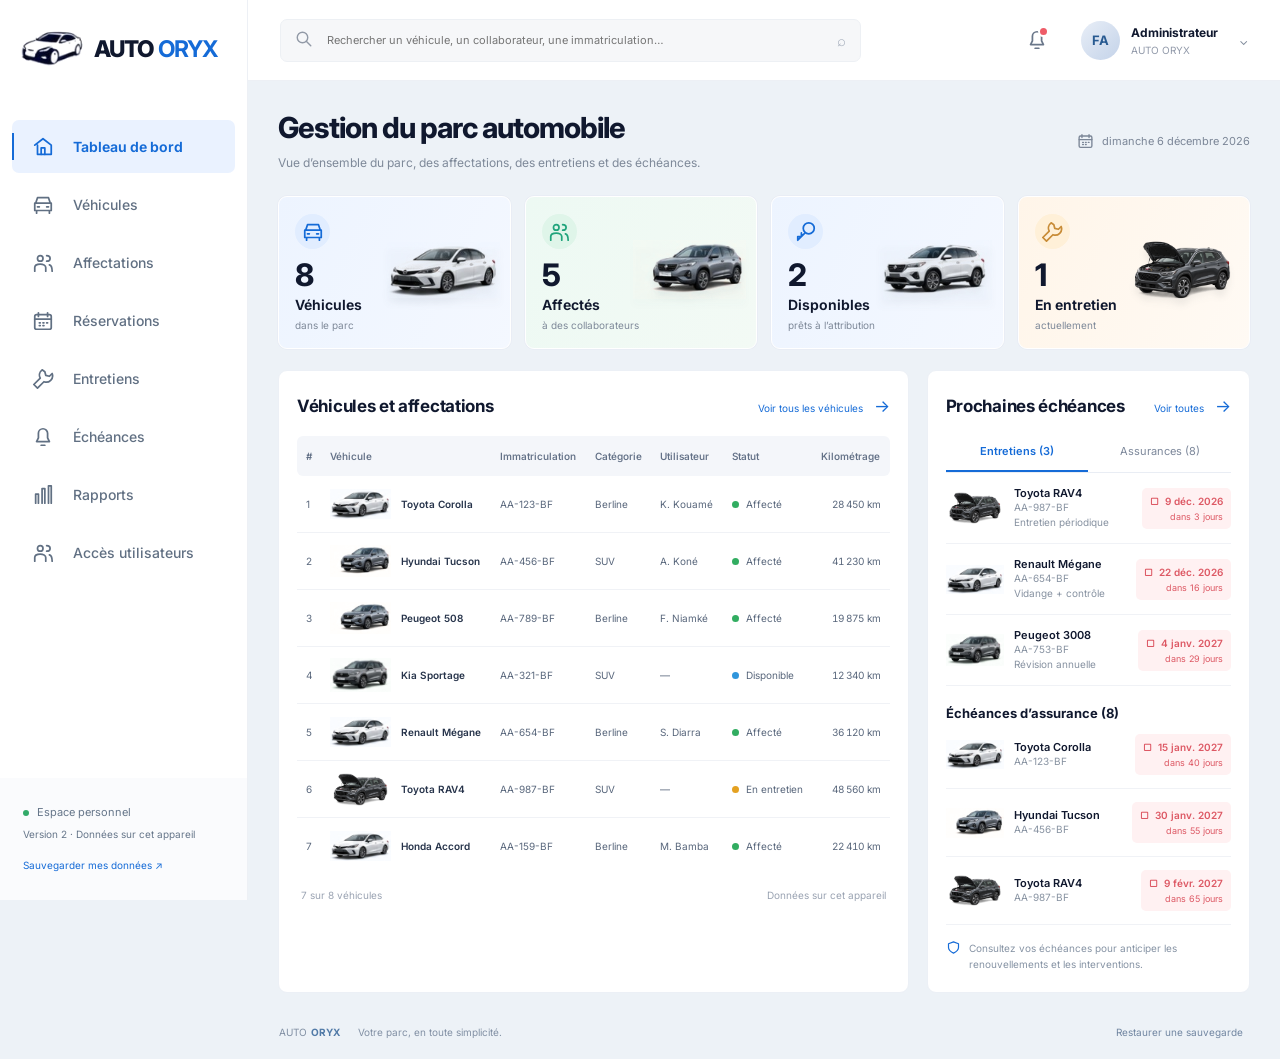
==== index.html @ 44dd0f89 "Add files via upload" ====
<!doctype html><html lang="fr"><head><meta charset="UTF-8"><meta name="viewport" content="width=device-width,initial-scale=1"><meta name="theme-color" content="#1669d3"><meta name="description" content="AUTO ORYX : gestion des véhicules, affectations, entretiens et échéances."><title>AUTO ORYX — Gestion du parc automobile</title><link rel="stylesheet" href="style.css?v=2-corbeille"></head><body><aside id="sidebar"><a class="brand" href="#dashboard"><img src="assets/logo.png" alt=""><span>AUTO <b>ORYX</b></span></a><nav id="nav"></nav><div class="sidebar-bottom"><span class="live-dot"></span> Espace personnel<small>Données enregistrées sur cet appareil</small><button id="backup">Sauvegarder mes données ↗</button></div></aside><div class="shell"><header><button class="icon-btn mobile" id="menu" aria-label="Ouvrir le menu">☰</button><div class="search"><span id="searchIcon"></span><input id="search" aria-label="Rechercher" placeholder="Rechercher un véhicule, un collaborateur, une immatriculation…"><kbd>⌕</kbd></div><button class="icon-btn notification" id="notifications" aria-label="Voir les échéances"></button><div class="profile"><span class="avatar">FA</span><div><strong>Administrateur</strong><small>AUTO ORYX</small></div><span>⌄</span></div></header><main id="main"></main><footer>AUTO <b>ORYX</b><span>Votre parc, en toute simplicité.</span><button id="restore">Restaurer une sauvegarde</button><input id="restoreFile" type="file" accept="application/json" hidden></footer></div><dialog id="dialog"><form id="form"><div class="modal-head"><h2 id="modalTitle"></h2><button type="button" class="icon-btn" id="close" aria-label="Fermer">✕</button></div><div id="fields"></div><div class="modal-actions"><button type="button" class="secondary" id="cancel">Annuler</button><button class="primary" type="submit">Enregistrer</button></div></form></dialog><div id="toast" role="status"></div><script src="fleet-model.js?v=2-corbeille"></script><script src="app.js?v=2-corbeille"></script></body></html>
---- style.css ----
@import url('https://fonts.googleapis.com/css2?family=Inter:wght@400;450;500;550;600;650;700;750;800&display=swap');
:root{--blue:#156bd7;--ink:#10182e;--muted:#7e8999;--line:#edf0f5;--bg:#EDF2F7}*{box-sizing:border-box}body{margin:0;background:var(--bg);color:var(--ink);font:14px Inter,Arial,sans-serif}button,input,select{font:inherit}button,a,input,select{outline-offset:4px}button{cursor:pointer}button{border:0;background:none;color:inherit}a{color:inherit;text-decoration:none}aside{position:fixed;inset:0 auto 0 0;width:248px;background:#fff;border-right:1px solid var(--line);z-index:30;display:flex;flex-direction:column}.brand{display:flex;align-items:center;gap:8px;height:97px;padding:20px;font-size:23px;font-weight:800;letter-spacing:-.9px}.brand img{width:66px}.brand b{color:var(--blue)}nav{padding:23px 12px}nav a{height:53px;display:flex;align-items:center;gap:19px;padding:0 20px;color:#617083;font-weight:500;border-radius:7px;margin-bottom:5px;position:relative}svg{width:22px;height:22px;fill:none;stroke:currentColor;stroke-width:1.9;stroke-linecap:round;stroke-linejoin:round;flex-shrink:0}nav a.active{background:#eaf2ff;color:var(--blue);font-weight:650}nav a.active:before{content:'';position:absolute;left:0;top:13px;bottom:13px;width:2px;background:var(--blue)}nav a:hover{background:#f2f6fc}.sidebar-bottom{margin-top:auto;padding:25px 23px;background:#fafbfd;color:#66768a;font-size:11px;line-height:1.7}.sidebar-bottom small{display:block;font-size:10px;margin-top:5px}.sidebar-bottom button{padding:14px 0 0;color:var(--blue);font-size:11px}.live-dot{display:inline-block;background:#32aa69;width:6px;height:6px;border-radius:50%;margin-right:5px}.shell{margin-left:248px}header{height:81px;position:sticky;top:0;background:#fffffff5;z-index:20;border-bottom:1px solid var(--line);display:flex;align-items:center;gap:25px;padding:0 32px}.search{background:#f6f7f9;border:1px solid #edf0f4;border-radius:7px;display:flex;align-items:center;max-width:590px;width:60%;padding:10px 14px;gap:12px;color:#929aa7}.search svg{width:18px;height:18px}.search input{background:none;border:0;outline:0;width:100%;font-size:11px;color:#34425b}.search kbd{font:15px Arial;color:#a4adbb}.notification{margin-left:auto;position:relative;color:#6a778a}.notification:after{content:'';position:absolute;width:7px;height:7px;background:#ee5c68;border:2px solid #fff;right:7px;top:5px;border-radius:50%}.icon-btn{display:flex;align-items:center;justify-content:center;padding:8px;border-radius:6px}.icon-btn:hover{background:#edf3fc}.profile{display:flex;align-items:center;gap:11px;white-space:nowrap;font-size:12px}.profile small{display:block;color:#929aaa;font-size:10px;margin-top:4px}.avatar{background:linear-gradient(135deg,#e8eef7,#c4d3e9);color:#285a91;display:grid;place-items:center;width:39px;height:39px;border-radius:50%;font-size:13px;font-weight:700}.profile>span:last-child{color:#7e8999;margin-left:10px}main{padding:29px 30px 12px;min-height:calc(100vh - 133px)}.page-head{display:flex;justify-content:space-between;align-items:center;margin-bottom:24px;gap:16px}h1{margin:0 0 8px;font-size:29px;font-weight:750;letter-spacing:-1px}p{color:var(--muted);margin:0;line-height:1.6}.page-head p{font-size:12px}.date{color:#7b8697;font-size:11px;display:flex;align-items:center;gap:8px;white-space:nowrap}.date svg{width:17px}.sample{font-size:10px;font-weight:500;letter-spacing:0;border:1px solid #dee6f2;color:#71849b;padding:4px 7px;border-radius:4px;vertical-align:middle;margin-left:8px}.stats{display:grid;grid-template-columns:repeat(4,1fr);gap:14px;margin-bottom:21px}.stat{border:1px solid #fff;box-shadow:0 0 0 1px #e9edf5;border-radius:9px;background:linear-gradient(115deg,#edf4ff,#f4f8ff);position:relative;padding:17px 16px;height:153px;text-align:left;overflow:hidden;transition:transform .15s}.stat:hover{transform:translateY(-3px)}.stat.green{background:linear-gradient(115deg,#edf9f3,#f3faf5)}.stat.orange{background:linear-gradient(115deg,#fff5e9,#fffaf4)}.stat .stat-icon{color:var(--blue);background:#e1edff;border-radius:50%;width:35px;height:35px;display:grid;place-items:center;margin-bottom:10px}.stat.green .stat-icon{color:#20a47c;background:#dff5e9}.stat.orange .stat-icon{color:#c88c38;background:#fff0d8}.stat strong{display:block;font-size:31px;line-height:1;font-weight:750;letter-spacing:-1px}.stat h3{font-size:14px;margin:6px 0 4px;font-weight:650}.stat p{font-size:10px}.stat img{position:absolute;width:49%;right:10px;top:43px;filter:drop-shadow(0 7px 3px #25354b12)}.stat>div{position:relative;z-index:1}.dashboard-grid{display:grid;grid-template-columns:minmax(0,1.95fr) minmax(310px,1fr);gap:18px}.panel{background:#fff;border:1px solid #ecf0f6;border-radius:9px;padding:20px 18px}.panel-title{display:flex;align-items:center;justify-content:space-between;gap:12px;margin-bottom:15px}.panel-title h2{margin:0;font-size:17px;letter-spacing:-.3px;font-weight:700}.text-button{font-size:10px;color:var(--blue);white-space:nowrap;padding:5px 0}.text-button span{margin-left:8px;font-size:17px}.table-wrap{overflow:auto}table{width:100%;border-collapse:collapse;white-space:nowrap;text-align:left;font-size:10px}thead{background:#f4f6fa;color:#627086}th{font-weight:550;padding:14px 9px}th:first-child{border-radius:6px 0 0 6px}th:last-child{border-radius:0 6px 6px 0}td{padding:11px 9px;border-bottom:1px solid #f0f2f6;color:#59677c;height:53px}tr:last-child td{border-bottom:0}tbody tr{cursor:pointer}tbody tr:hover{background:#f9fbff}.vehicle-name{display:flex;gap:10px;align-items:center;font-weight:600;color:#26334a}.vehicle-name img{width:61px;height:34px;object-fit:contain}td.km{text-align:right;font-variant-numeric:tabular-nums}.status{display:inline-flex;align-items:center;gap:7px;white-space:nowrap}.status i{width:7px;height:7px;border-radius:50%;background:#32ad61}.status.available i{background:#3096dc}.status.maintenance i{background:#e4a121}.table-bottom{display:flex;justify-content:space-between;color:#9aa3b2;font-size:10px;padding:15px 4px 0}.tabs{display:flex;border-bottom:1px solid #e9edf4;margin-top:-4px}.tabs button{width:50%;padding:12px 6px;font-size:11px;color:#7c879a;border-bottom:2px solid transparent}.tabs button.active{color:var(--blue);border-color:var(--blue);font-weight:600}.due-row{display:flex;align-items:center;gap:10px;padding:13px 0;border-bottom:1px solid #f0f2f6}.due-row img{width:58px;height:34px;object-fit:contain}.due-row .info{flex:1;min-width:0}.info strong{font-size:11px;display:block;font-weight:600}.info small{display:block;font-size:10px;color:#8792a1;line-height:1.5}.due-date{background:#fff1f2;color:#dd5864;border-radius:5px;padding:7px 8px;text-align:right;font-size:10px;font-weight:600}.due-date small{font-size:9px;display:block;font-weight:400;margin-top:4px}.due-date.overdue{background:#ffebe9;color:#ca403c}.sub-title{font-size:13px;margin:19px 0 0}.due-note{display:flex;gap:8px;font-size:10px;color:#8693a4;margin-top:15px;line-height:1.6}.due-note svg{width:15px;height:15px;color:var(--blue)}.primary,.secondary{border-radius:6px;padding:10px 15px;font-size:12px;font-weight:550;display:inline-flex;align-items:center;gap:8px;justify-content:center}.primary{background:var(--blue);color:white}.primary:hover{background:#0b58bc}.secondary{border:1px solid #dfe5ee;background:white;color:#657188}.toolbar{display:flex;justify-content:space-between;gap:12px;margin:0 0 18px;align-items:center}.filters{display:flex;gap:8px}.filters select{padding:9px 12px;border:1px solid #e1e6ef;border-radius:6px;color:#657188;background:white;font-size:11px}.empty{text-align:center;padding:48px;color:#8692a3}.empty svg{width:35px;height:35px;margin-bottom:12px}.empty h3{color:#3b4c65;font-size:16px}.report-grid{display:grid;grid-template-columns:1.3fr 1fr;gap:20px}.bar-row{display:flex;align-items:center;gap:15px;margin:22px 0;font-size:12px}.bar-row>span{width:90px}.bar{height:9px;background:#f1f4f8;border-radius:9px;flex:1;overflow:hidden}.bar i{display:block;height:100%;background:var(--blue);border-radius:9px}.metric{padding:19px 0;border-bottom:1px solid var(--line);display:flex;justify-content:space-between;font-size:12px;color:#78869a}.metric b{color:var(--ink)}.notice{background:#edf4ff;color:#4d6c93;padding:14px 18px;border-radius:7px;font-size:12px;line-height:1.7;margin-bottom:20px}footer{display:flex;align-items:center;gap:4px;padding:20px 31px;color:#8290a4;font-size:10px}footer b{color:#527ba8}footer span{margin-left:14px}footer button{margin-left:auto;color:#7186a1;font-size:10px}dialog{border:1px solid #e6ebf3;border-radius:12px;padding:25px;width:490px;max-width:94vw;box-shadow:0 20px 100px #0c254e30;color:var(--ink)}dialog::backdrop{background:#101c355c;backdrop-filter:blur(3px)}.modal-head{display:flex;align-items:center;justify-content:space-between;margin-bottom:18px}.modal-head h2{font-size:20px;margin:0}.field{display:flex;flex-direction:column;gap:7px;margin-bottom:15px;font-size:12px;color:#64748c}.field input,.field select{width:100%;padding:11px;border:1px solid #dfe5ee;border-radius:6px;background:white;color:#25364e}.modal-actions{display:flex;justify-content:flex-end;gap:10px;margin-top:25px}.danger{color:#cf5252;float:left;margin-right:auto;font-size:12px}.details-grid{display:grid;grid-template-columns:1fr 1fr;gap:20px}.details-grid dt{color:#8692a4;font-size:11px;margin-bottom:6px}.details-grid dd{margin:0;font-size:13px}.detail-photo{width:210px;display:block;margin:0 auto 20px}#toast{position:fixed;bottom:25px;left:50%;transform:translate(-50%,20px);background:#163454;color:white;border-radius:7px;padding:13px 22px;box-shadow:0 6px 25px #1234;opacity:0;pointer-events:none;transition:.2s;z-index:99;font-size:12px}#toast.visible{opacity:1;transform:translate(-50%,0)}.mobile{display:none}@media(min-width:1600px){main{padding:38px 42px}.stat{height:175px}.stat img{width:49%;top:49px}.dashboard-grid{grid-template-columns:2fr 1fr}table{font-size:12px}td{height:65px}.due-row{padding:17px 0}.info strong{font-size:13px}.info small{font-size:11px}}@media(max-width:1180px){aside{width:210px}.shell{margin-left:210px}.brand{font-size:20px;padding:16px}.brand img{width:55px}nav a{padding:0 13px;gap:13px;font-size:12px}main{padding:24px 22px}.dashboard-grid{grid-template-columns:1fr}.stat img{width:45%;right:5px;top:53px}.stat{padding:15px 12px}.stat p{max-width:100px}.date{display:none}.dashboard-grid>.panel:last-child{display:grid;grid-template-columns:1fr}.search{width:65%}header{gap:15px;padding:0 22px}.profile>div{display:none}}@media(max-width:760px){aside{transform:translateX(-100%);width:238px;box-shadow:8px 0 50px #10274920;transition:.2s}aside.open{transform:translateX(0)}.shell{margin-left:0}.mobile{display:flex}.profile>span:last-child{display:none}header{height:68px;padding:0 13px;gap:8px}.search{flex:1;width:auto;padding:10px}.search input{font-size:10px}.search kbd{display:none}.notification{margin-left:0}.avatar{width:33px;height:33px}.page-head{align-items:flex-start}h1{font-size:24px;letter-spacing:-.8px}.page-head p{font-size:11px}.sample{display:none}main{padding:23px 15px 10px}.stats{grid-template-columns:repeat(2,1fr);gap:11px}.stat{height:145px}.stat img{width:49%;top:48px}.stat h3{font-size:12px}.stat p{font-size:9px}.panel{padding:17px 12px}.panel-title h2{font-size:16px}.dashboard-grid{gap:15px}.toolbar{align-items:flex-start;flex-wrap:wrap}.report-grid{grid-template-columns:1fr}.page-head .primary{font-size:10px;padding:10px;white-space:nowrap}.table-wrap{max-height:65vh}thead{position:sticky;top:0;z-index:1}.filters{flex-wrap:wrap}footer{padding:20px 16px}footer span{display:none}.due-row{gap:12px}.sidebar-bottom{font-size:11px}}
/* Fiche complète — version 2 */
dialog.wide{width:790px;max-height:92vh;padding:0;overflow:auto}dialog.wide .modal-head{position:sticky;top:0;z-index:2;background:white;padding:22px 26px;border-bottom:1px solid var(--line);margin:0}dialog.wide #fields{padding:24px 26px 8px}dialog.wide .modal-actions{position:sticky;bottom:0;background:#fff;border-top:1px solid var(--line);margin:0;padding:17px 26px}.form-section{padding:16px 18px 4px;border:1px solid #e7edf6;border-radius:8px;margin:0 0 22px}.form-section legend{font-size:12px;font-weight:650;padding:0 8px;color:#316da9}.form-grid{display:grid;grid-template-columns:1fr 1fr;gap:0 18px}.field-note{font-size:11px;line-height:1.7;margin:-9px 0 23px;color:#7c8c9e}.details-grid{grid-template-columns:repeat(3,1fr);gap:23px 20px;padding-bottom:15px}.details-grid dd{overflow-wrap:anywhere;line-height:1.5}.detail-header{display:flex;align-items:center;gap:18px;background:#f4f8fd;border-radius:8px;padding:15px;margin-bottom:25px}.detail-header>img{width:120px}.detail-header strong{font-size:17px}.detail-header p{font-size:12px}.detail-header>.status{margin-left:auto;font-size:11px}.detail-buttons{display:flex;gap:10px;flex-wrap:wrap;padding:15px 0 20px}.right-panels{display:flex;flex-direction:column;gap:18px}.service-alert{display:flex;align-items:center;gap:12px;text-align:left;width:100%;padding:15px 0;border-bottom:1px solid var(--line)}.service-alert-icon{display:grid;place-items:center;color:#2b7bd4;background:#eef5ff;border-radius:9px;width:35px;height:35px;flex-shrink:0}.service-alert .info small{line-height:1.6}.alert-badge{background:#eef4ff;color:#477cae;padding:5px 7px;border-radius:5px;font-size:10px;white-space:nowrap}.service-alert.late .alert-badge{background:#fff0ee;color:#d45649}.service-alert.soon .alert-badge{background:#fff5e7;color:#ae7e31}.section-gap{height:20px}.view-switch{display:flex;gap:5px;margin:0 0 15px;background:#eaf0f8;border-radius:7px;padding:4px;width:max-content}.view-switch button{font-size:11px;padding:8px 15px;color:#71829a;border-radius:5px}.view-switch button.active{background:white;color:var(--blue);box-shadow:0 2px 5px #0d2c5410}.complete-table{max-height:65vh}.complete-table thead{position:sticky;top:0;z-index:3}.complete-table th:nth-child(3),.complete-table td:nth-child(3){position:sticky;left:0;background:#f4f7fb;z-index:2;box-shadow:2px 0 3px #1b2b4010}.complete-table td{font-size:11px;min-width:110px}.complete-table th{font-size:10px;line-height:1.5}.complete-table th:nth-child(3){z-index:4}.sidebar-bottom button{font-size:10px}.form-section input:focus,.form-section select:focus{border-color:#6a9fe4;outline:2px solid #e0edff}#toast{z-index:100}.service-alert:hover{background:#fafcff}.panel:has(.complete-table){min-width:0}@media(max-width:760px){dialog.wide .modal-head{padding:18px 16px}dialog.wide #fields{padding:20px 14px 0}.form-grid{grid-template-columns:1fr}.form-section{padding:14px 12px 0}.details-grid{grid-template-columns:1fr 1fr}.detail-header{gap:10px;flex-wrap:wrap}.detail-header>img{width:85px}.detail-header>.status{margin-left:0}.detail-buttons>button{flex:1}.complete-table{max-height:65vh}.service-alert{gap:9px}}
@media print{body>*{display:none!important}body>dialog[open]{display:block!important;position:static;width:100%;max-width:none;max-height:none;border:0;box-shadow:none;overflow:visible}dialog[open]::backdrop{display:none}dialog .modal-actions,dialog .icon-btn,dialog .detail-buttons{display:none!important}dialog.wide .modal-head{position:static;padding:10px 0}dialog.wide #fields{padding:20px 0}.details-grid{grid-template-columns:repeat(3,1fr);gap:20px}.details-grid>div{break-inside:avoid}.details-grid dd{font-size:11px}.detail-header{background:white}}
.form-message{padding:12px 14px;background:#fff0ed;color:#b44c3f;border:1px solid #ffd9ce;border-radius:6px;margin-bottom:18px;font-size:12px;line-height:1.5}

/* Cadre commun aux quatre véhicules du tableau de bord. */
.stat img{aspect-ratio:1.9;object-fit:contain;object-position:center}

.photo-editor{display:flex;gap:18px;align-items:flex-start;padding:8px 0 14px}.photo-editor>img{width:180px;height:120px;object-fit:contain;background:#f1f5f9;border-radius:8px}.photo-picker{position:relative;display:inline-block;cursor:pointer;margin:0 8px 10px 0}.photo-picker input{position:absolute;inset:0;width:100%;height:100%;opacity:0;cursor:pointer}.photo-picker:focus-within{outline:2px solid var(--blue);outline-offset:3px}.photo-editor p{font-size:11px;margin:5px 0 10px}.photo-editor .field-note{margin:8px 0 0}.real-photo{border-radius:5px;background:#f1f5f9}.detail-header>img.real-photo{height:85px;object-fit:contain}@media(max-width:760px){.photo-editor{flex-direction:column}.photo-editor>img{width:100%;height:160px}}

.import-help{font-size:12px;line-height:1.7;margin:15px 0}.import-preview{margin-top:18px;max-height:45vh}.import-preview td{white-space:normal;min-width:115px}.import-preview thead{position:sticky;top:0;z-index:1}.status:has(i){white-space:nowrap}.page-head{flex-wrap:wrap}

.status.unknown i{background:#8b95a5}

.danger-button{color:#b63e3e;border:1px solid #edc5c5;background:#fff5f5;padding:11px 15px;border-radius:6px;margin:5px 0 20px;font-size:12px}.danger-button:hover{background:#ffe9e9}
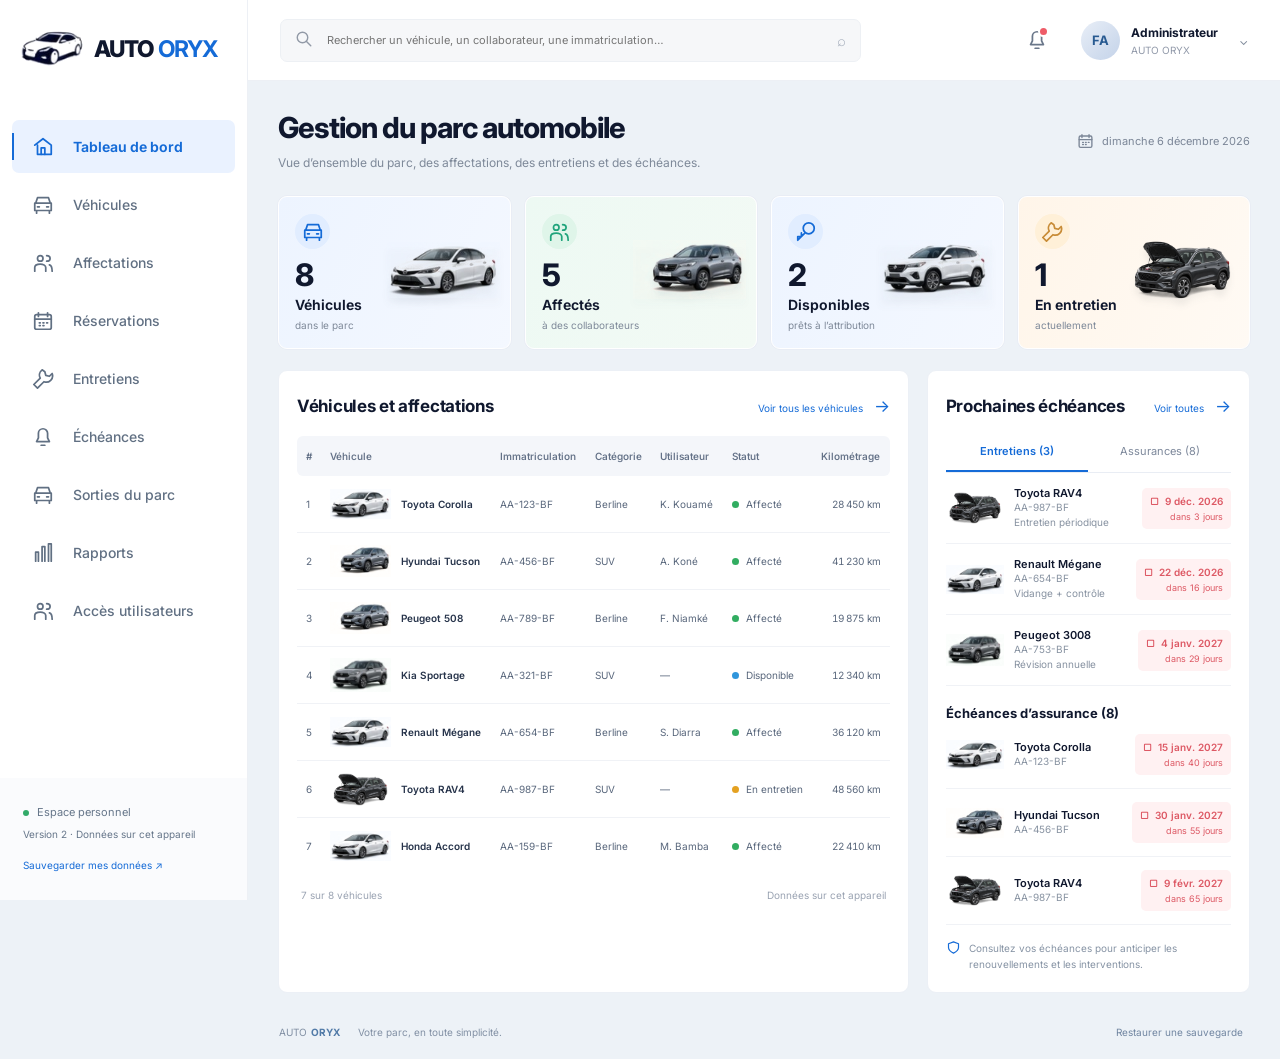
==== commit b99d9b96: "Add files via upload" ====
--- a/index.html
+++ b/index.html
@@ -1 +1 @@
-<!doctype html><html lang="fr"><head><meta charset="UTF-8"><meta name="viewport" content="width=device-width,initial-scale=1"><meta name="theme-color" content="#1669d3"><meta name="description" content="AUTO ORYX : gestion des véhicules, affectations, entretiens et échéances."><title>AUTO ORYX — Gestion du parc automobile</title><link rel="stylesheet" href="style.css?v=2-corbeille"></head><body><aside id="sidebar"><a class="brand" href="#dashboard"><img src="assets/logo.png" alt=""><span>AUTO <b>ORYX</b></span></a><nav id="nav"></nav><div class="sidebar-bottom"><span class="live-dot"></span> Espace personnel<small>Données enregistrées sur cet appareil</small><button id="backup">Sauvegarder mes données ↗</button></div></aside><div class="shell"><header><button class="icon-btn mobile" id="menu" aria-label="Ouvrir le menu">☰</button><div class="search"><span id="searchIcon"></span><input id="search" aria-label="Rechercher" placeholder="Rechercher un véhicule, un collaborateur, une immatriculation…"><kbd>⌕</kbd></div><button class="icon-btn notification" id="notifications" aria-label="Voir les échéances"></button><div class="profile"><span class="avatar">FA</span><div><strong>Administrateur</strong><small>AUTO ORYX</small></div><span>⌄</span></div></header><main id="main"></main><footer>AUTO <b>ORYX</b><span>Votre parc, en toute simplicité.</span><button id="restore">Restaurer une sauvegarde</button><input id="restoreFile" type="file" accept="application/json" hidden></footer></div><dialog id="dialog"><form id="form"><div class="modal-head"><h2 id="modalTitle"></h2><button type="button" class="icon-btn" id="close" aria-label="Fermer">✕</button></div><div id="fields"></div><div class="modal-actions"><button type="button" class="secondary" id="cancel">Annuler</button><button class="primary" type="submit">Enregistrer</button></div></form></dialog><div id="toast" role="status"></div><script src="fleet-model.js?v=2-corbeille"></script><script src="app.js?v=2-corbeille"></script></body></html>
+<!doctype html><html lang="fr"><head><meta charset="UTF-8"><meta name="viewport" content="width=device-width,initial-scale=1"><meta name="theme-color" content="#1669d3"><meta name="description" content="AUTO ORYX : gestion des véhicules, affectations, entretiens et échéances."><title>AUTO ORYX — Gestion du parc automobile</title><link rel="stylesheet" href="style.css?v=2-sorties"></head><body><aside id="sidebar"><a class="brand" href="#dashboard"><img src="assets/logo.png" alt=""><span>AUTO <b>ORYX</b></span></a><nav id="nav"></nav><div class="sidebar-bottom"><span class="live-dot"></span> Espace personnel<small>Données enregistrées sur cet appareil</small><button id="backup">Sauvegarder mes données ↗</button></div></aside><div class="shell"><header><button class="icon-btn mobile" id="menu" aria-label="Ouvrir le menu">☰</button><div class="search"><span id="searchIcon"></span><input id="search" aria-label="Rechercher" placeholder="Rechercher un véhicule, un collaborateur, une immatriculation…"><kbd>⌕</kbd></div><button class="icon-btn notification" id="notifications" aria-label="Voir les échéances"></button><div class="profile"><span class="avatar">FA</span><div><strong>Administrateur</strong><small>AUTO ORYX</small></div><span>⌄</span></div></header><main id="main"></main><footer>AUTO <b>ORYX</b><span>Votre parc, en toute simplicité.</span><button id="restore">Restaurer une sauvegarde</button><input id="restoreFile" type="file" accept="application/json" hidden></footer></div><dialog id="dialog"><form id="form"><div class="modal-head"><h2 id="modalTitle"></h2><button type="button" class="icon-btn" id="close" aria-label="Fermer">✕</button></div><div id="fields"></div><div class="modal-actions"><button type="button" class="secondary" id="cancel">Annuler</button><button class="primary" type="submit">Enregistrer</button></div></form></dialog><div id="toast" role="status"></div><script src="fleet-model.js?v=2-sorties"></script><script src="app.js?v=2-sorties"></script></body></html>
--- a/style.css
+++ b/style.css
@@ -15,3 +15,7 @@
 .status.unknown i{background:#8b95a5}
 
 .danger-button{color:#b63e3e;border:1px solid #edc5c5;background:#fff5f5;padding:11px 15px;border-radius:6px;margin:5px 0 20px;font-size:12px}.danger-button:hover{background:#ffe9e9}
+
+.purge-section{border-top:1px solid #edc5c5;margin-top:24px;padding-top:18px}.purge-section h3{color:#a93737;font-size:16px}.purge-section p{font-size:12px;line-height:1.7;margin:10px 0}.purge-section .field{margin-top:20px;max-width:320px}.danger-button:disabled{opacity:.45;cursor:not-allowed}.danger-button:disabled:hover{background:#fff5f5}
+
+.exit-actions{display:flex;gap:10px;flex-wrap:wrap}.exit-summary{display:flex;gap:25px;flex-wrap:wrap;margin:0 0 20px;color:#64748c;font-size:12px}.exit-summary b{color:var(--ink)}.field textarea{font:inherit;border:1px solid #dfe5ee;border-radius:6px;padding:11px;resize:vertical;color:#25364e}nav{overflow-y:auto;min-height:0}nav a{flex-shrink:0}
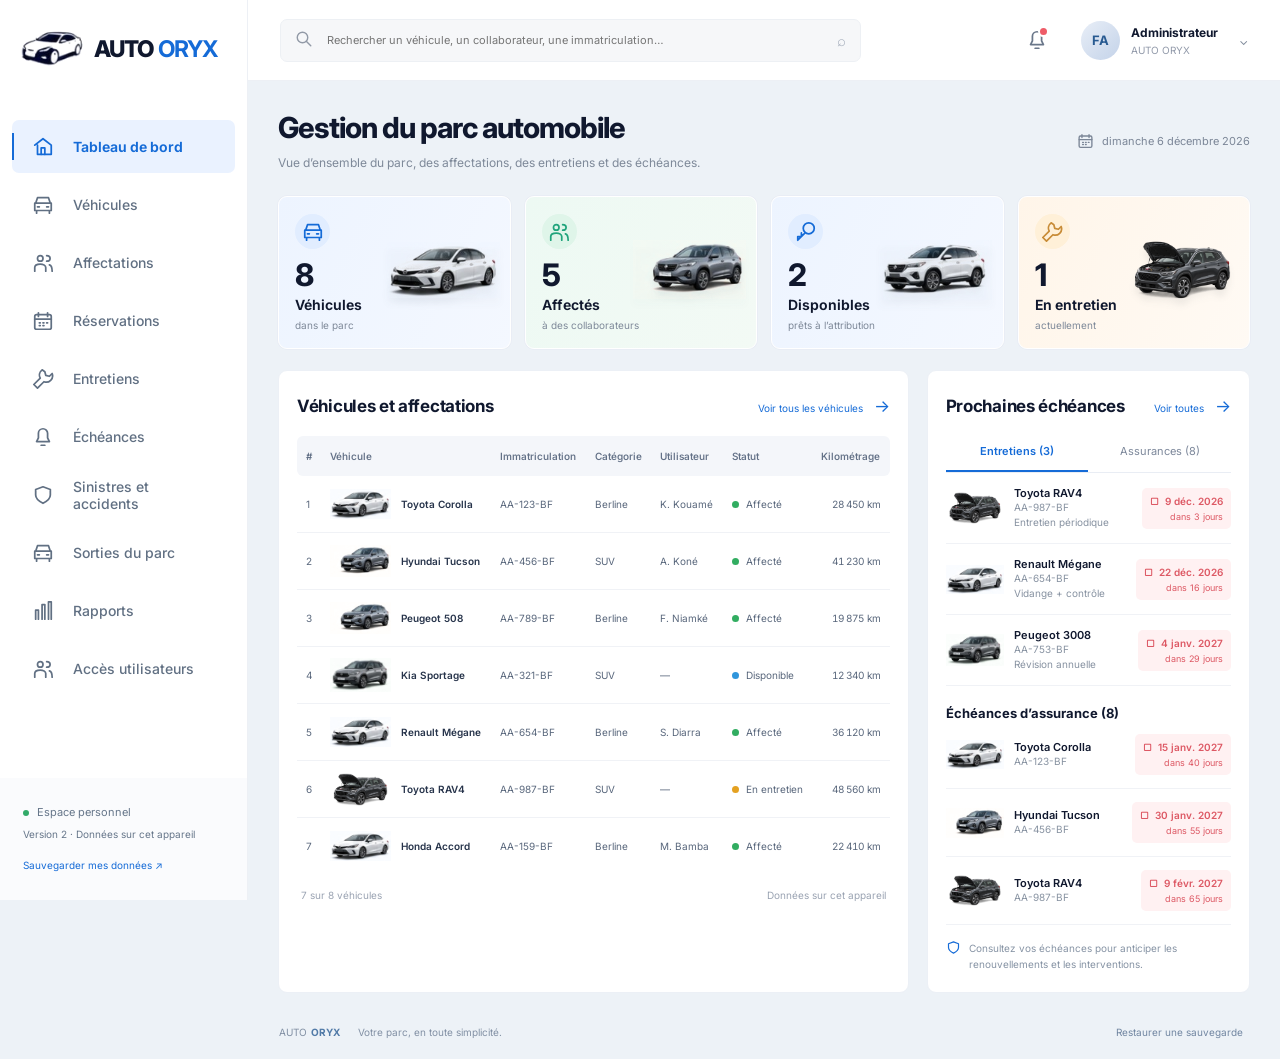
==== commit 426c607b: "Add files via upload" ====
--- a/index.html
+++ b/index.html
@@ -1 +1 @@
-<!doctype html><html lang="fr"><head><meta charset="UTF-8"><meta name="viewport" content="width=device-width,initial-scale=1"><meta name="theme-color" content="#1669d3"><meta name="description" content="AUTO ORYX : gestion des véhicules, affectations, entretiens et échéances."><title>AUTO ORYX — Gestion du parc automobile</title><link rel="stylesheet" href="style.css?v=2-sorties"></head><body><aside id="sidebar"><a class="brand" href="#dashboard"><img src="assets/logo.png" alt=""><span>AUTO <b>ORYX</b></span></a><nav id="nav"></nav><div class="sidebar-bottom"><span class="live-dot"></span> Espace personnel<small>Données enregistrées sur cet appareil</small><button id="backup">Sauvegarder mes données ↗</button></div></aside><div class="shell"><header><button class="icon-btn mobile" id="menu" aria-label="Ouvrir le menu">☰</button><div class="search"><span id="searchIcon"></span><input id="search" aria-label="Rechercher" placeholder="Rechercher un véhicule, un collaborateur, une immatriculation…"><kbd>⌕</kbd></div><button class="icon-btn notification" id="notifications" aria-label="Voir les échéances"></button><div class="profile"><span class="avatar">FA</span><div><strong>Administrateur</strong><small>AUTO ORYX</small></div><span>⌄</span></div></header><main id="main"></main><footer>AUTO <b>ORYX</b><span>Votre parc, en toute simplicité.</span><button id="restore">Restaurer une sauvegarde</button><input id="restoreFile" type="file" accept="application/json" hidden></footer></div><dialog id="dialog"><form id="form"><div class="modal-head"><h2 id="modalTitle"></h2><button type="button" class="icon-btn" id="close" aria-label="Fermer">✕</button></div><div id="fields"></div><div class="modal-actions"><button type="button" class="secondary" id="cancel">Annuler</button><button class="primary" type="submit">Enregistrer</button></div></form></dialog><div id="toast" role="status"></div><script src="fleet-model.js?v=2-sorties"></script><script src="app.js?v=2-sorties"></script></body></html>
+<!doctype html><html lang="fr"><head><meta charset="UTF-8"><meta name="viewport" content="width=device-width,initial-scale=1"><meta name="theme-color" content="#1669d3"><meta name="description" content="AUTO ORYX : gestion des véhicules, affectations, entretiens et échéances."><title>AUTO ORYX — Gestion du parc automobile</title><link rel="stylesheet" href="style.css?v=2-sinistres"></head><body><aside id="sidebar"><a class="brand" href="#dashboard"><img src="assets/logo.png" alt=""><span>AUTO <b>ORYX</b></span></a><nav id="nav"></nav><div class="sidebar-bottom"><span class="live-dot"></span> Espace personnel<small>Données enregistrées sur cet appareil</small><button id="backup">Sauvegarder mes données ↗</button></div></aside><div class="shell"><header><button class="icon-btn mobile" id="menu" aria-label="Ouvrir le menu">☰</button><div class="search"><span id="searchIcon"></span><input id="search" aria-label="Rechercher" placeholder="Rechercher un véhicule, un collaborateur, une immatriculation…"><kbd>⌕</kbd></div><button class="icon-btn notification" id="notifications" aria-label="Voir les échéances"></button><div class="profile"><span class="avatar">FA</span><div><strong>Administrateur</strong><small>AUTO ORYX</small></div><span>⌄</span></div></header><main id="main"></main><footer>AUTO <b>ORYX</b><span>Votre parc, en toute simplicité.</span><button id="restore">Restaurer une sauvegarde</button><input id="restoreFile" type="file" accept="application/json" hidden></footer></div><dialog id="dialog"><form id="form"><div class="modal-head"><h2 id="modalTitle"></h2><button type="button" class="icon-btn" id="close" aria-label="Fermer">✕</button></div><div id="fields"></div><div class="modal-actions"><button type="button" class="secondary" id="cancel">Annuler</button><button class="primary" type="submit">Enregistrer</button></div></form></dialog><div id="toast" role="status"></div><script src="fleet-model.js?v=2-sinistres"></script><script src="app.js?v=2-sinistres"></script></body></html>
--- a/style.css
+++ b/style.css
@@ -19,3 +19,4 @@
 .purge-section{border-top:1px solid #edc5c5;margin-top:24px;padding-top:18px}.purge-section h3{color:#a93737;font-size:16px}.purge-section p{font-size:12px;line-height:1.7;margin:10px 0}.purge-section .field{margin-top:20px;max-width:320px}.danger-button:disabled{opacity:.45;cursor:not-allowed}.danger-button:disabled:hover{background:#fff5f5}
 
 .exit-actions{display:flex;gap:10px;flex-wrap:wrap}.exit-summary{display:flex;gap:25px;flex-wrap:wrap;margin:0 0 20px;color:#64748c;font-size:12px}.exit-summary b{color:var(--ink)}.field textarea{font:inherit;border:1px solid #dfe5ee;border-radius:6px;padding:11px;resize:vertical;color:#25364e}nav{overflow-y:auto;min-height:0}nav a{flex-shrink:0}
+.accident-notice{display:block;color:#a52c39;background:#fff0f1;text-decoration:none}.status.accident{color:#b53542}.status.accident i{background:#d04b5a}.accident-documents{display:flex;flex-wrap:wrap;gap:16px}.accident-documents>div{max-width:260px;display:grid;gap:8px}.accident-documents img{width:100%;max-height:170px;object-fit:contain}.accident-documents button{white-space:normal;overflow-wrap:anywhere}
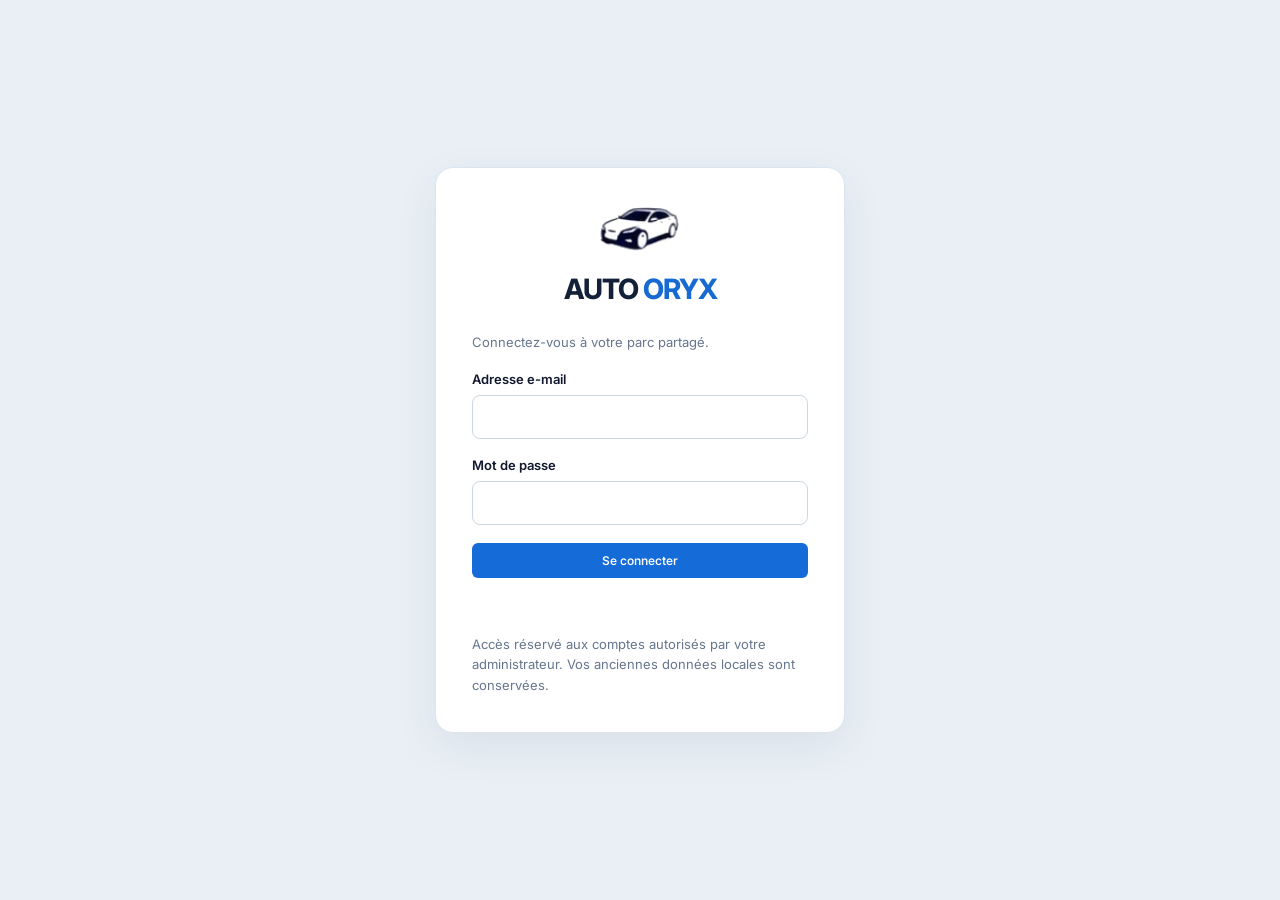
==== commit aac58e4e: "Add files via upload" ====
--- a/index.html
+++ b/index.html
@@ -1 +1 @@
-<!doctype html><html lang="fr"><head><meta charset="UTF-8"><meta name="viewport" content="width=device-width,initial-scale=1"><meta name="theme-color" content="#1669d3"><meta name="description" content="AUTO ORYX : gestion des véhicules, affectations, entretiens et échéances."><title>AUTO ORYX — Gestion du parc automobile</title><link rel="stylesheet" href="style.css?v=2-sinistres"></head><body><aside id="sidebar"><a class="brand" href="#dashboard"><img src="assets/logo.png" alt=""><span>AUTO <b>ORYX</b></span></a><nav id="nav"></nav><div class="sidebar-bottom"><span class="live-dot"></span> Espace personnel<small>Données enregistrées sur cet appareil</small><button id="backup">Sauvegarder mes données ↗</button></div></aside><div class="shell"><header><button class="icon-btn mobile" id="menu" aria-label="Ouvrir le menu">☰</button><div class="search"><span id="searchIcon"></span><input id="search" aria-label="Rechercher" placeholder="Rechercher un véhicule, un collaborateur, une immatriculation…"><kbd>⌕</kbd></div><button class="icon-btn notification" id="notifications" aria-label="Voir les échéances"></button><div class="profile"><span class="avatar">FA</span><div><strong>Administrateur</strong><small>AUTO ORYX</small></div><span>⌄</span></div></header><main id="main"></main><footer>AUTO <b>ORYX</b><span>Votre parc, en toute simplicité.</span><button id="restore">Restaurer une sauvegarde</button><input id="restoreFile" type="file" accept="application/json" hidden></footer></div><dialog id="dialog"><form id="form"><div class="modal-head"><h2 id="modalTitle"></h2><button type="button" class="icon-btn" id="close" aria-label="Fermer">✕</button></div><div id="fields"></div><div class="modal-actions"><button type="button" class="secondary" id="cancel">Annuler</button><button class="primary" type="submit">Enregistrer</button></div></form></dialog><div id="toast" role="status"></div><script src="fleet-model.js?v=2-sinistres"></script><script src="app.js?v=2-sinistres"></script></body></html>
+<!doctype html><html lang="fr"><head><meta charset="UTF-8"><meta name="viewport" content="width=device-width,initial-scale=1"><meta name="theme-color" content="#1669d3"><meta name="description" content="AUTO ORYX : gestion des véhicules, affectations, entretiens et échéances."><title>AUTO ORYX — Gestion du parc automobile</title><link rel="stylesheet" href="style.css?v=3-cloud"></head><body class="auth-locked"><aside id="sidebar"><a class="brand" href="#dashboard"><img src="assets/logo.png" alt=""><span>AUTO <b>ORYX</b></span></a><nav id="nav"></nav><div class="sidebar-bottom"><span class="live-dot"></span> Espace personnel<small>Données enregistrées sur cet appareil</small><button id="backup">Sauvegarder mes données ↗</button></div></aside><div class="shell"><header><button class="icon-btn mobile" id="menu" aria-label="Ouvrir le menu">☰</button><div class="search"><span id="searchIcon"></span><input id="search" aria-label="Rechercher" placeholder="Rechercher un véhicule, un collaborateur, une immatriculation…"><kbd>⌕</kbd></div><button class="icon-btn notification" id="notifications" aria-label="Voir les échéances"></button><div class="profile"><span class="avatar">FA</span><div><strong>Administrateur</strong><small>AUTO ORYX</small></div><span>⌄</span></div></header><main id="main"></main><footer>AUTO <b>ORYX</b><span>Votre parc, en toute simplicité.</span><button id="restore">Restaurer une sauvegarde</button><input id="restoreFile" type="file" accept="application/json" hidden></footer></div><dialog id="dialog"><form id="form"><div class="modal-head"><h2 id="modalTitle"></h2><button type="button" class="icon-btn" id="close" aria-label="Fermer">✕</button></div><div id="fields"></div><div class="modal-actions"><button type="button" class="secondary" id="cancel">Annuler</button><button class="primary" type="submit">Enregistrer</button></div></form></dialog><div id="toast" role="status"></div><script src="fleet-model.js?v=3-cloud"></script><script src="app.js?v=3-cloud"></script><script src="supabase-vendor.js?v=2.118.0"></script><script src="cloud.js?v=3-cloud"></script></body></html>
--- a/style.css
+++ b/style.css
@@ -20,3 +20,5 @@
 
 .exit-actions{display:flex;gap:10px;flex-wrap:wrap}.exit-summary{display:flex;gap:25px;flex-wrap:wrap;margin:0 0 20px;color:#64748c;font-size:12px}.exit-summary b{color:var(--ink)}.field textarea{font:inherit;border:1px solid #dfe5ee;border-radius:6px;padding:11px;resize:vertical;color:#25364e}nav{overflow-y:auto;min-height:0}nav a{flex-shrink:0}
 .accident-notice{display:block;color:#a52c39;background:#fff0f1;text-decoration:none}.status.accident{color:#b53542}.status.accident i{background:#d04b5a}.accident-documents{display:flex;flex-wrap:wrap;gap:16px}.accident-documents>div{max-width:260px;display:grid;gap:8px}.accident-documents img{width:100%;max-height:170px;object-fit:contain}.accident-documents button{white-space:normal;overflow-wrap:anywhere}
+/* Connexion et synchronisation partagée */
+[hidden]{display:none!important}body.auth-locked>#sidebar,body.auth-locked>.shell,body.auth-locked>#dialog{display:none!important}#authGate{display:none}body.auth-locked #authGate{display:grid;min-height:100vh;place-items:center;padding:24px;background:#e9eff5}body.auth-locked{min-width:0}body.auth-locked #toast{display:none}.auth-card{width:min(100%,410px);padding:36px;background:white;border:1px solid #dce4ee;border-radius:18px;box-shadow:0 15px 45px #17375a12;display:grid;gap:18px}.auth-card>img{width:85px;margin:auto}.auth-card h1{text-align:center;font-size:28px;color:#122038}.auth-card h1 span{color:#176ad1}.auth-card p,.auth-card small{font-size:13px;line-height:1.6;color:#65768d}.auth-card label{display:grid;gap:8px;font-size:13px;font-weight:600}.auth-card input{width:100%;padding:13px;border:1px solid #ccd7e4;border-radius:8px;font:inherit}.auth-card .primary{justify-content:center}#authMessage{color:#b13d41;min-height:20px}#cloudBusy{position:fixed;inset:0;background:#f4f8fce8;z-index:9999;display:grid;place-items:center;font-size:18px;font-weight:600;color:#1b5998}#cloudNote{padding:16px 25px;background:#fff2cf;color:#76520e;font-size:13px;line-height:1.6}.migration-panel{padding:22px;margin-bottom:20px}.migration-panel h2{margin-bottom:10px}.migration-panel p{font-size:13px;line-height:1.7;margin-bottom:16px}.migration-panel button,.migration-panel label{margin:5px}#membersList,#auditList{margin-top:20px}.sidebar-bottom button{display:block}#loadAudit{margin-top:20px}.auth-card button:disabled{opacity:.65}
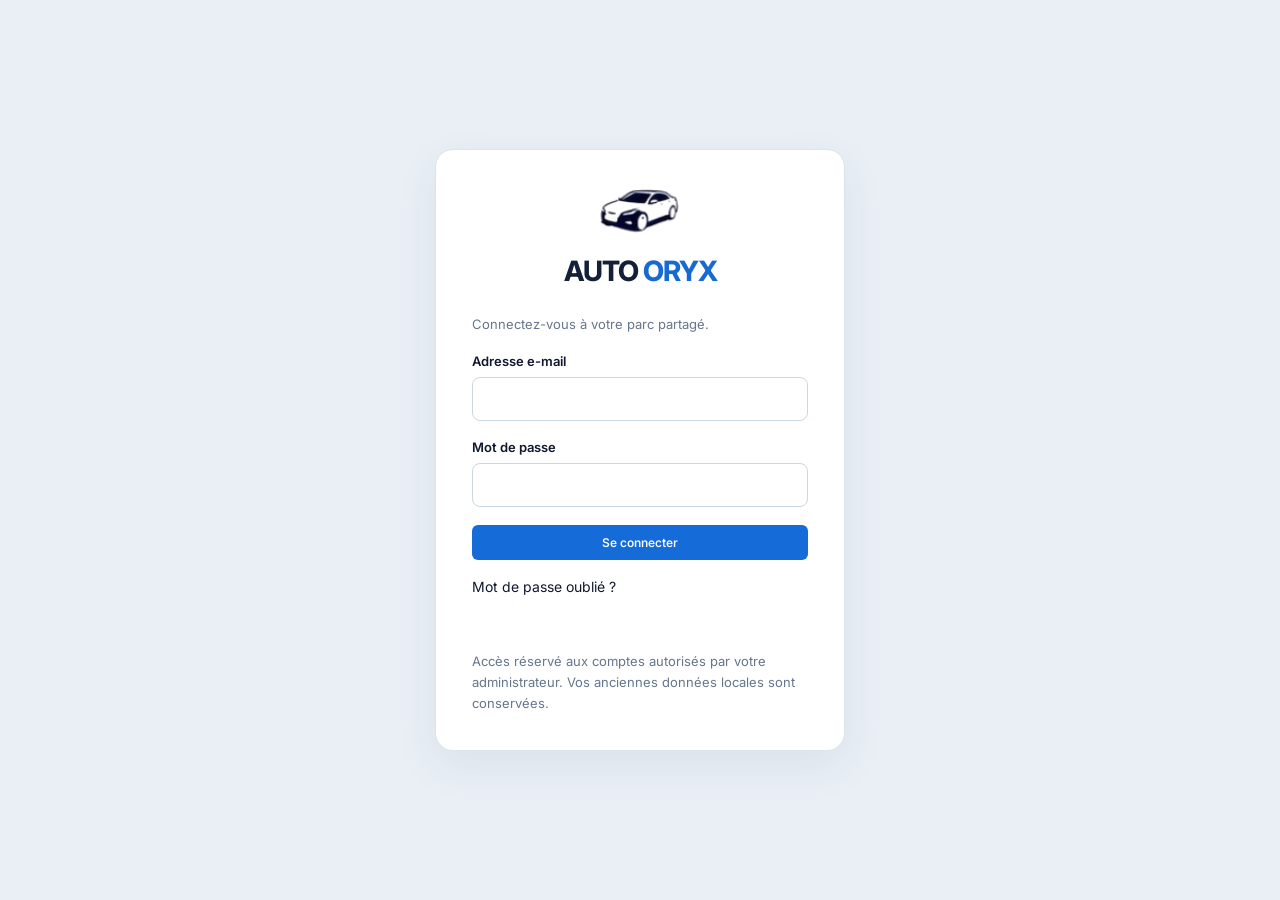
==== commit 5aca0bf8: "Add files via upload" ====
--- a/index.html
+++ b/index.html
@@ -1 +1 @@
-<!doctype html><html lang="fr"><head><meta charset="UTF-8"><meta name="viewport" content="width=device-width,initial-scale=1"><meta name="theme-color" content="#1669d3"><meta name="description" content="AUTO ORYX : gestion des véhicules, affectations, entretiens et échéances."><title>AUTO ORYX — Gestion du parc automobile</title><link rel="stylesheet" href="style.css?v=3-cloud"></head><body class="auth-locked"><aside id="sidebar"><a class="brand" href="#dashboard"><img src="assets/logo.png" alt=""><span>AUTO <b>ORYX</b></span></a><nav id="nav"></nav><div class="sidebar-bottom"><span class="live-dot"></span> Espace personnel<small>Données enregistrées sur cet appareil</small><button id="backup">Sauvegarder mes données ↗</button></div></aside><div class="shell"><header><button class="icon-btn mobile" id="menu" aria-label="Ouvrir le menu">☰</button><div class="search"><span id="searchIcon"></span><input id="search" aria-label="Rechercher" placeholder="Rechercher un véhicule, un collaborateur, une immatriculation…"><kbd>⌕</kbd></div><button class="icon-btn notification" id="notifications" aria-label="Voir les échéances"></button><div class="profile"><span class="avatar">FA</span><div><strong>Administrateur</strong><small>AUTO ORYX</small></div><span>⌄</span></div></header><main id="main"></main><footer>AUTO <b>ORYX</b><span>Votre parc, en toute simplicité.</span><button id="restore">Restaurer une sauvegarde</button><input id="restoreFile" type="file" accept="application/json" hidden></footer></div><dialog id="dialog"><form id="form"><div class="modal-head"><h2 id="modalTitle"></h2><button type="button" class="icon-btn" id="close" aria-label="Fermer">✕</button></div><div id="fields"></div><div class="modal-actions"><button type="button" class="secondary" id="cancel">Annuler</button><button class="primary" type="submit">Enregistrer</button></div></form></dialog><div id="toast" role="status"></div><script src="fleet-model.js?v=3-cloud"></script><script src="app.js?v=3-cloud"></script><script src="supabase-vendor.js?v=2.118.0"></script><script src="cloud.js?v=3-cloud"></script></body></html>
+<!doctype html><html lang="fr"><head><meta charset="UTF-8"><meta name="viewport" content="width=device-width,initial-scale=1"><meta name="theme-color" content="#1669d3"><meta name="description" content="AUTO ORYX : gestion des véhicules, affectations, entretiens et échéances."><title>AUTO ORYX — Gestion du parc automobile</title><link rel="stylesheet" href="style.css?v=3-cloud"></head><body class="auth-locked"><aside id="sidebar"><a class="brand" href="#dashboard"><img src="assets/logo.png" alt=""><span>AUTO <b>ORYX</b></span></a><nav id="nav"></nav><div class="sidebar-bottom"><span class="live-dot"></span> Espace personnel<small>Données enregistrées sur cet appareil</small><button id="backup">Sauvegarder mes données ↗</button></div></aside><div class="shell"><header><button class="icon-btn mobile" id="menu" aria-label="Ouvrir le menu">☰</button><div class="search"><span id="searchIcon"></span><input id="search" aria-label="Rechercher" placeholder="Rechercher un véhicule, un collaborateur, une immatriculation…"><kbd>⌕</kbd></div><button class="icon-btn notification" id="notifications" aria-label="Voir les échéances"></button><div class="profile"><span class="avatar">FA</span><div><strong>Administrateur</strong><small>AUTO ORYX</small></div><span>⌄</span></div></header><main id="main"></main><footer>AUTO <b>ORYX</b><span>Votre parc, en toute simplicité.</span><button id="restore">Restaurer une sauvegarde</button><input id="restoreFile" type="file" accept="application/json" hidden></footer></div><dialog id="dialog"><form id="form"><div class="modal-head"><h2 id="modalTitle"></h2><button type="button" class="icon-btn" id="close" aria-label="Fermer">✕</button></div><div id="fields"></div><div class="modal-actions"><button type="button" class="secondary" id="cancel">Annuler</button><button class="primary" type="submit">Enregistrer</button></div></form></dialog><div id="toast" role="status"></div><script src="fleet-model.js?v=3-cloud"></script><script src="app.js?v=3-cloud"></script><script src="supabase-vendor.js?v=2.118.0"></script><script src="cloud.js?v=3-recovery"></script></body></html>
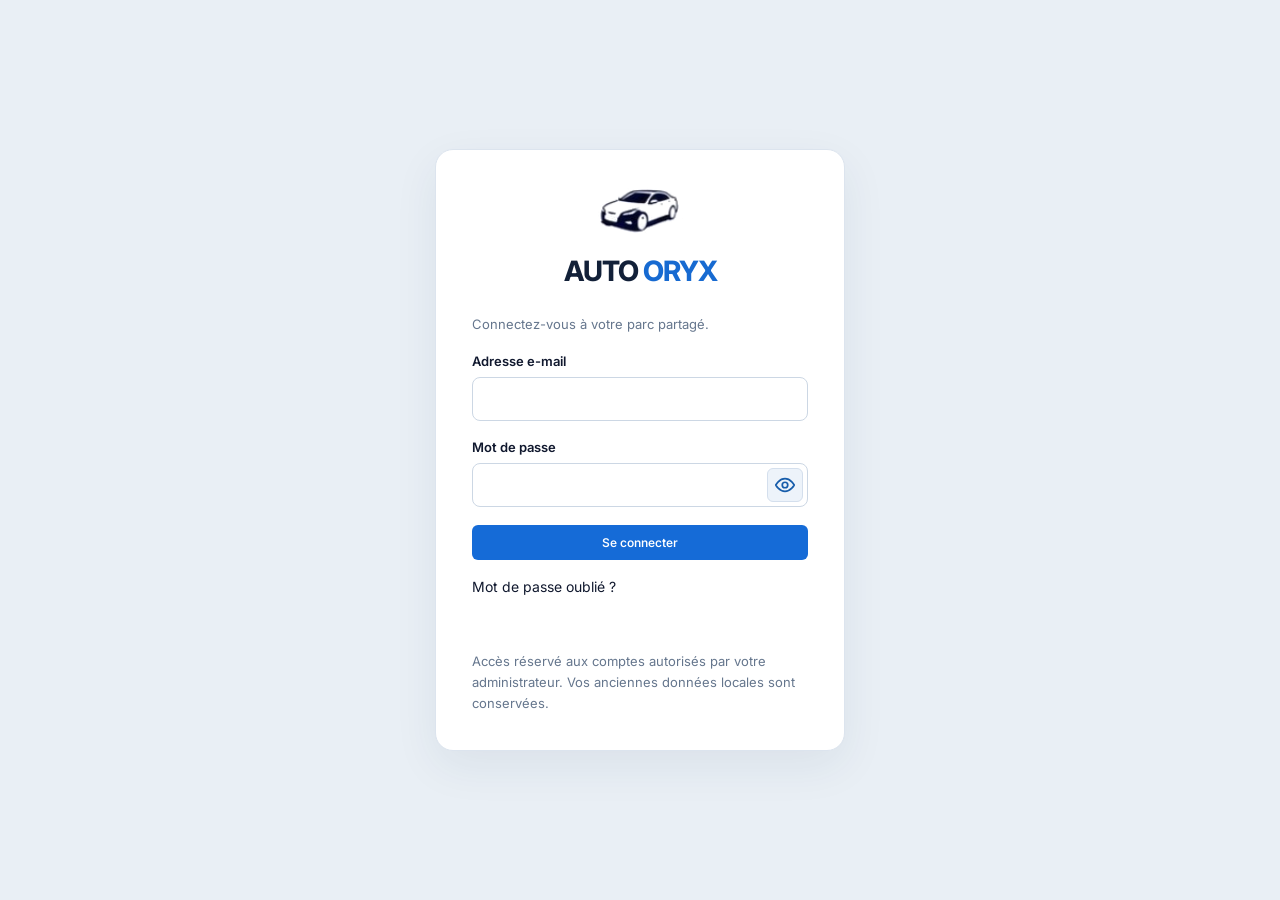
==== commit d49afecc: "Add files via upload" ====
--- a/index.html
+++ b/index.html
@@ -1 +1 @@
-<!doctype html><html lang="fr"><head><meta charset="UTF-8"><meta name="viewport" content="width=device-width,initial-scale=1"><meta name="theme-color" content="#1669d3"><meta name="description" content="AUTO ORYX : gestion des véhicules, affectations, entretiens et échéances."><title>AUTO ORYX — Gestion du parc automobile</title><link rel="stylesheet" href="style.css?v=3-cloud"></head><body class="auth-locked"><aside id="sidebar"><a class="brand" href="#dashboard"><img src="assets/logo.png" alt=""><span>AUTO <b>ORYX</b></span></a><nav id="nav"></nav><div class="sidebar-bottom"><span class="live-dot"></span> Espace personnel<small>Données enregistrées sur cet appareil</small><button id="backup">Sauvegarder mes données ↗</button></div></aside><div class="shell"><header><button class="icon-btn mobile" id="menu" aria-label="Ouvrir le menu">☰</button><div class="search"><span id="searchIcon"></span><input id="search" aria-label="Rechercher" placeholder="Rechercher un véhicule, un collaborateur, une immatriculation…"><kbd>⌕</kbd></div><button class="icon-btn notification" id="notifications" aria-label="Voir les échéances"></button><div class="profile"><span class="avatar">FA</span><div><strong>Administrateur</strong><small>AUTO ORYX</small></div><span>⌄</span></div></header><main id="main"></main><footer>AUTO <b>ORYX</b><span>Votre parc, en toute simplicité.</span><button id="restore">Restaurer une sauvegarde</button><input id="restoreFile" type="file" accept="application/json" hidden></footer></div><dialog id="dialog"><form id="form"><div class="modal-head"><h2 id="modalTitle"></h2><button type="button" class="icon-btn" id="close" aria-label="Fermer">✕</button></div><div id="fields"></div><div class="modal-actions"><button type="button" class="secondary" id="cancel">Annuler</button><button class="primary" type="submit">Enregistrer</button></div></form></dialog><div id="toast" role="status"></div><script src="fleet-model.js?v=3-cloud"></script><script src="app.js?v=3-cloud"></script><script src="supabase-vendor.js?v=2.118.0"></script><script src="cloud.js?v=3-recovery"></script></body></html>
+<!doctype html><html lang="fr"><head><meta charset="UTF-8"><meta name="viewport" content="width=device-width,initial-scale=1"><meta name="theme-color" content="#1669d3"><meta name="description" content="AUTO ORYX : gestion des véhicules, affectations, entretiens et échéances."><title>AUTO ORYX — Gestion du parc automobile</title><link rel="stylesheet" href="style.css?v=3-cloud"></head><body class="auth-locked"><aside id="sidebar"><a class="brand" href="#dashboard"><img src="assets/logo.png" alt=""><span>AUTO <b>ORYX</b></span></a><nav id="nav"></nav><div class="sidebar-bottom"><span class="live-dot"></span> Espace personnel<small>Données enregistrées sur cet appareil</small><button id="backup">Sauvegarder mes données ↗</button></div></aside><div class="shell"><header><button class="icon-btn mobile" id="menu" aria-label="Ouvrir le menu">☰</button><div class="search"><span id="searchIcon"></span><input id="search" aria-label="Rechercher" placeholder="Rechercher un véhicule, un collaborateur, une immatriculation…"><kbd>⌕</kbd></div><button class="icon-btn notification" id="notifications" aria-label="Voir les échéances"></button><div class="profile"><span class="avatar">FA</span><div><strong>Administrateur</strong><small>AUTO ORYX</small></div><span>⌄</span></div></header><main id="main"></main><footer>AUTO <b>ORYX</b><span>Votre parc, en toute simplicité.</span><button id="restore">Restaurer une sauvegarde</button><input id="restoreFile" type="file" accept="application/json" hidden></footer></div><dialog id="dialog"><form id="form"><div class="modal-head"><h2 id="modalTitle"></h2><button type="button" class="icon-btn" id="close" aria-label="Fermer">✕</button></div><div id="fields"></div><div class="modal-actions"><button type="button" class="secondary" id="cancel">Annuler</button><button class="primary" type="submit">Enregistrer</button></div></form></dialog><div id="toast" role="status"></div><script src="fleet-model.js?v=3-cloud"></script><script src="app.js?v=3-cloud"></script><script src="supabase-vendor.js?v=2.118.0"></script><script src="password-visibility.js?v=2"></script><script src="cloud.js?v=3-visibility"></script></body></html>
